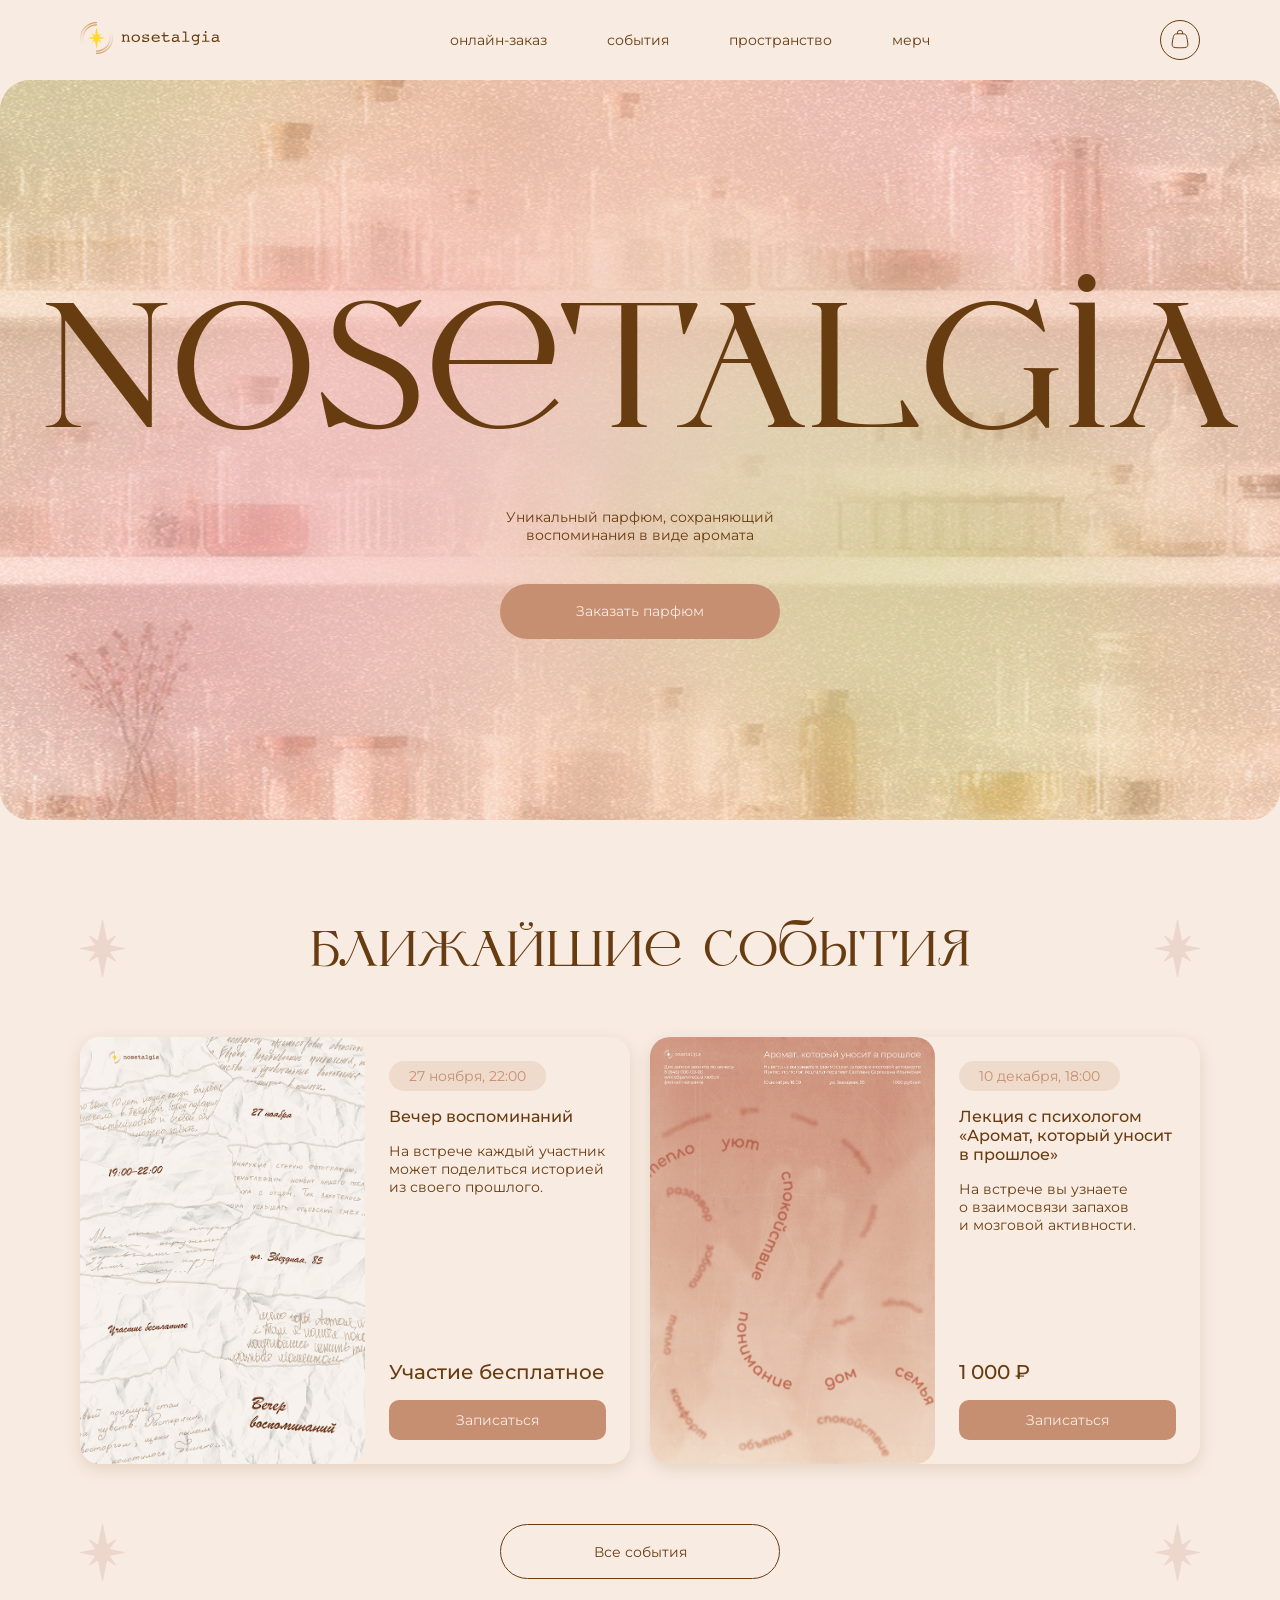
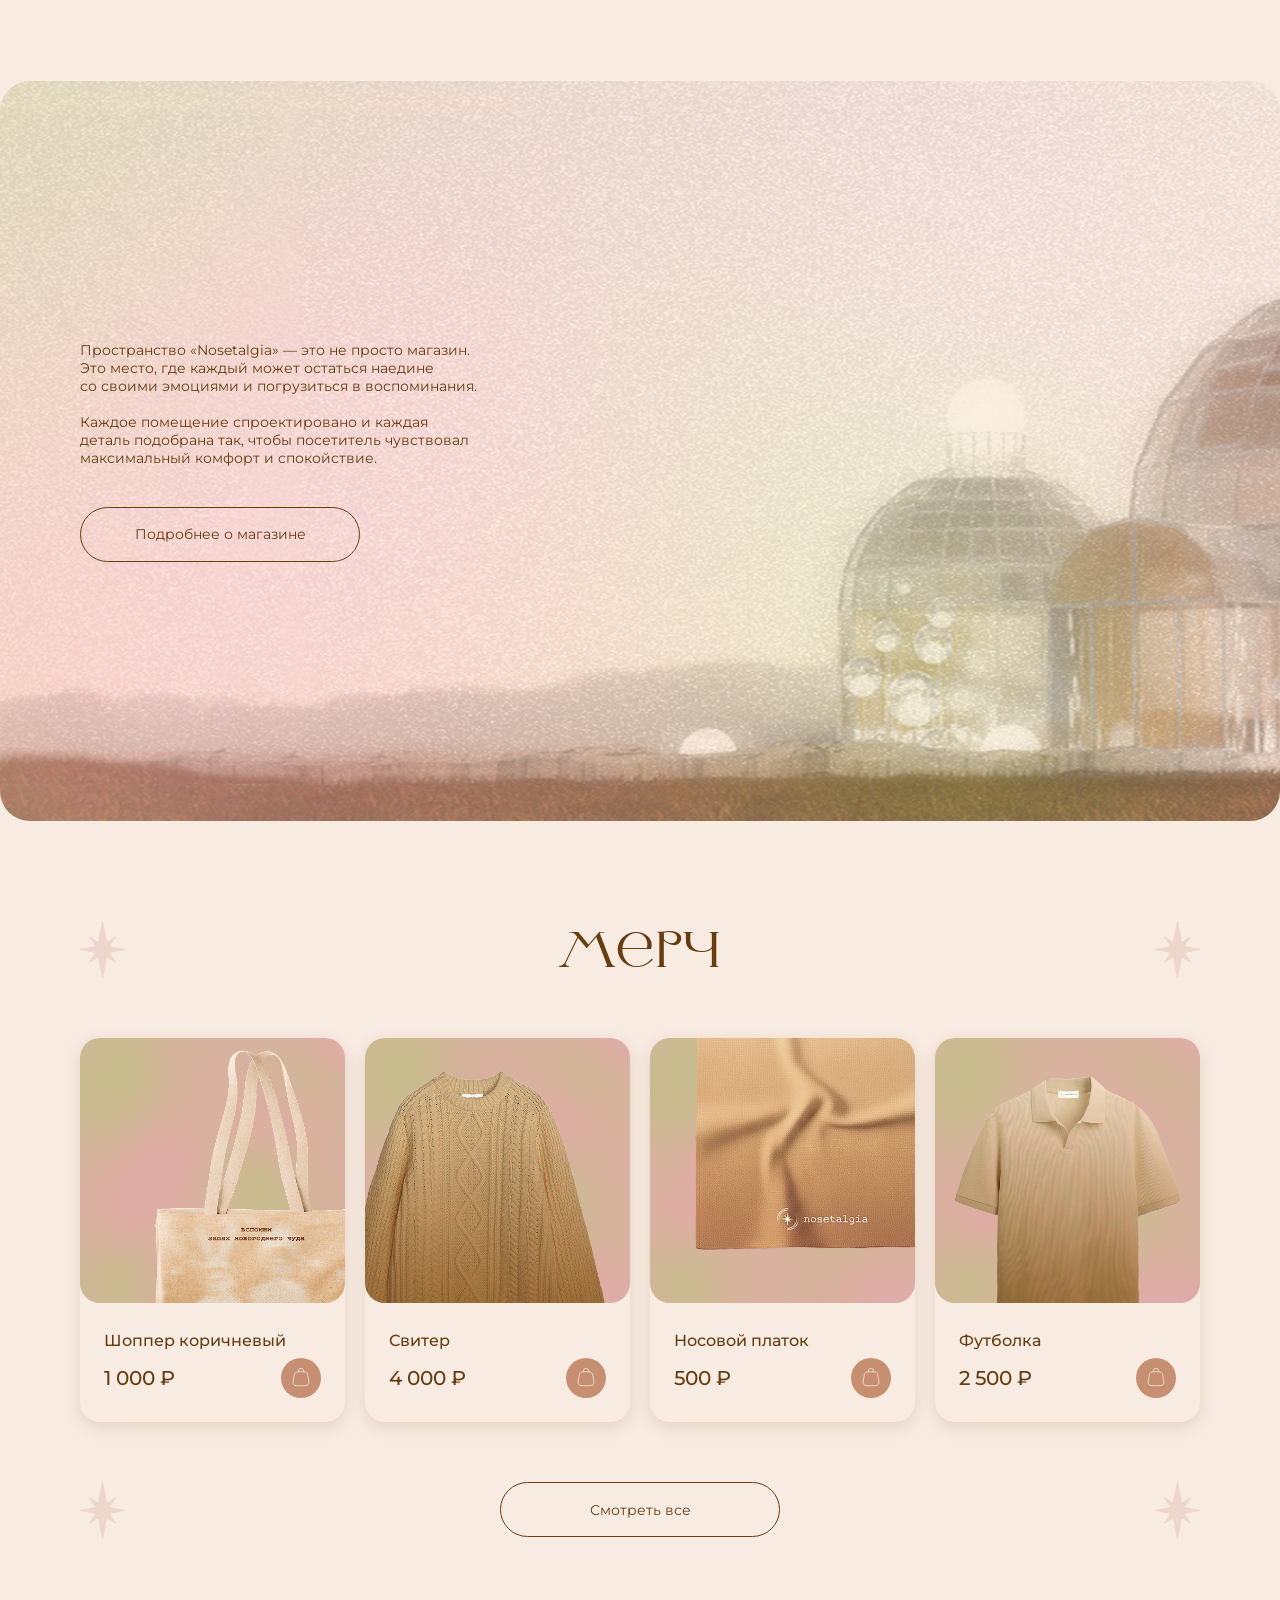
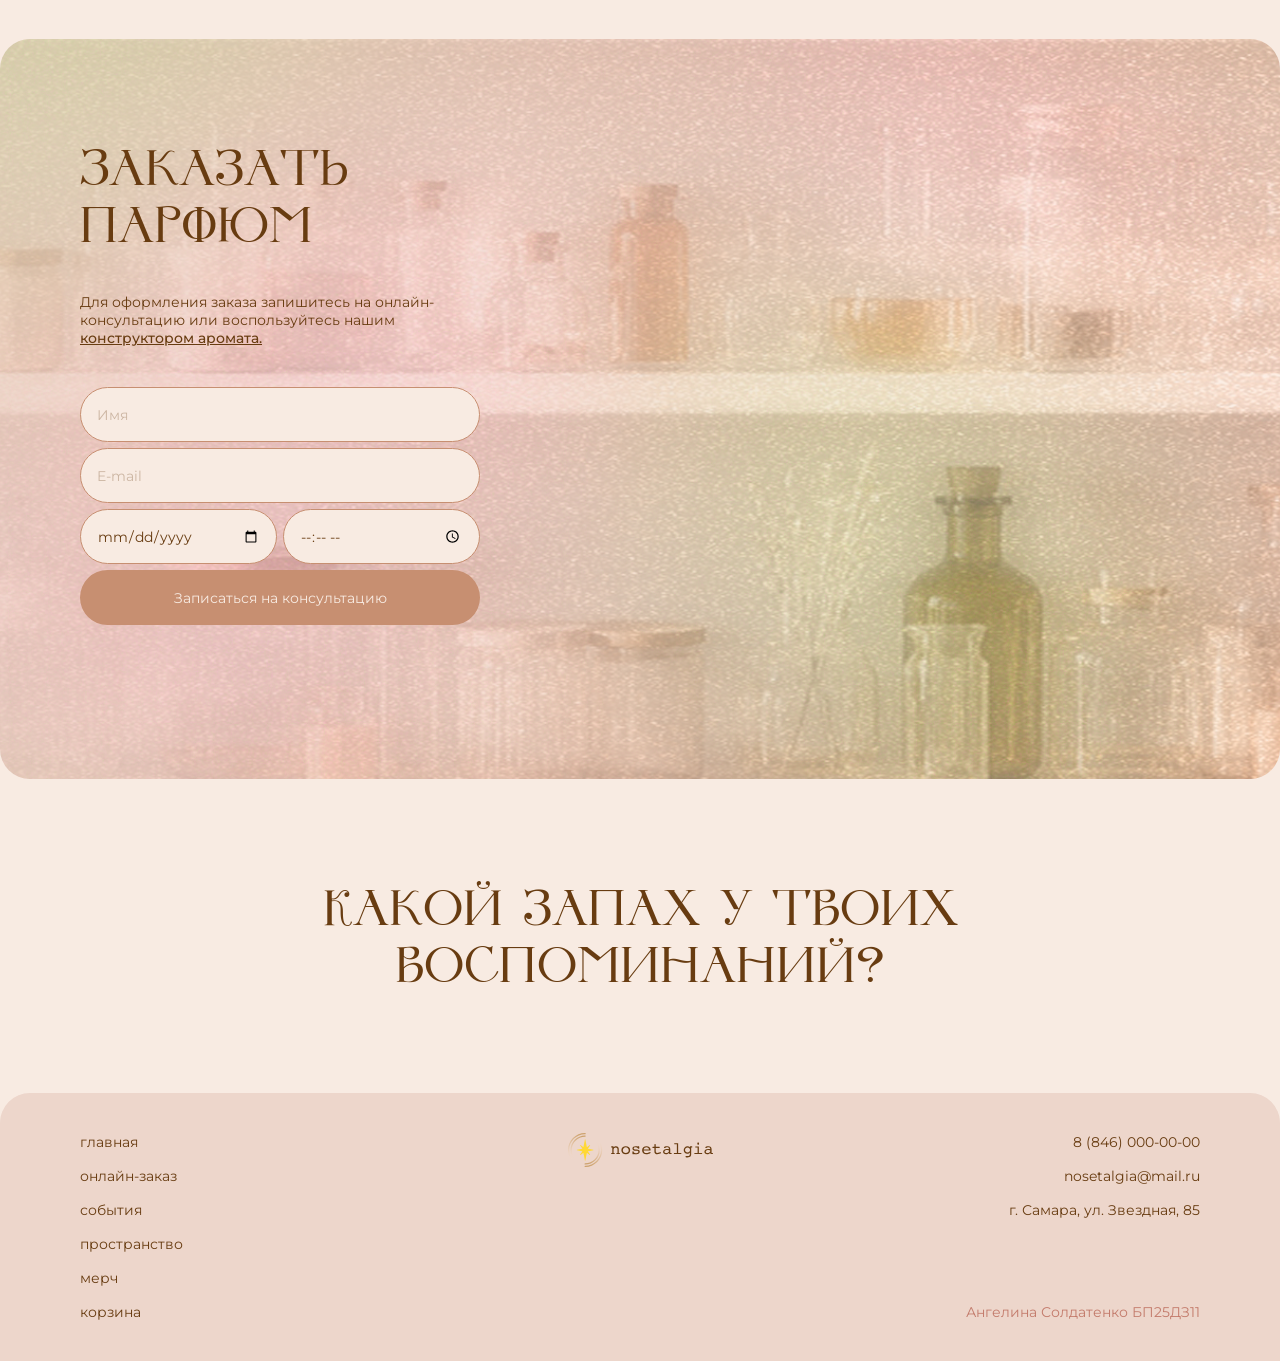
==== index.html @ 4c739578 "initial commit" ====
<!DOCTYPE html>
<html>
    <head>
        <meta charset="UTF-8">
        <meta name="viewport" content="width=device-width, initial-scale=1.0">
        <title>nosetalgia - главная</title>
        <link href="css/style.css" rel="stylesheet">
        <script src="js/popups.js"></script>
        <script src="js/cart.js"></script>
        <script src="js/animations.js"></script>
        <script src="js/script.js"></script>
        <link rel="icon" type="image/png" href="images/favicon.png">
        <link rel="preconnect" href="https://fonts.googleapis.com">
        <link rel="preconnect" href="https://fonts.gstatic.com" crossorigin>
        <link href="https://fonts.googleapis.com/css2?family=Montserrat:ital,wght@0,100..900;1,100..900&display=swap" rel="stylesheet">
    </head>

    <body>
        <header class="header">
            <a href="/"><img class="logo-header" src="images/logo.svg"></a>
            <nav class="menu-header">
                <a class="menu-item" href="/#order">онлайн-заказ</a>
                <a class="menu-item" href="events.html">события</a>
                <a class="menu-item" href="place.html">пространство</a>
                <a class="menu-item" href="merch.html">мерч</a>
            </nav>
            <a href="cart.html" class="cart-header"></a>
        </header>

        <section id="hero" class="filled-container container">
            <h1>Nosetalgia</h1>
            <div class="text text-hero">Уникальный парфюм, сохраняющий<br>воспоминания в&nbsp;виде аромата</div>
            <a class="button big-button button-solid" href="#order">Заказать парфюм</a>
        </section>

        <section id="events" class="container">
            <div class="container-star">
                <img class="star" src="images/star.svg">
                <h2>Ближайшие события</h2>
                <img class="star" src="images/star.svg">
            </div>
            <div class="container-cards">
                <div class="card card-event-place">
                    <img class="img-card-event-place" src="images/event-evening-of-memories.jpg">
                    <div class="container-card-event-place">
                        <div class="container-heading-card-event-place">
                            <div class="date">27 ноября, 22:00</div>
                            <div class="card-heading">Вечер воспоминаний</div>
                            <div class="text">На&nbsp;встрече каждый участник может поделиться историей из&nbsp;своего прошлого.</div>
                        </div>
                        <div class="container-button-card-event">
                            <div class="price">Участие бесплатное</div>
                            <a class="button button-event button-solid">Записаться</a>
                        </div>
                    </div>
                </div>
                <div class="card card-event-place">
                    <img class="img-card-event-place" src="images/event-lecture-psychology.jpg">
                    <div class="container-card-event-place">
                        <div class="container-heading-card-event-place">
                            <div class="date">10 декабря, 18:00</div>
                            <div class="card-heading">Лекция с&nbsp;психологом &laquo;Аромат, который уносит в&nbsp;прошлое&raquo;</div>
                            <div class="text">На&nbsp;встрече вы&nbsp;узнаете о&nbsp;взаимосвязи запахов и&nbsp;мозговой активности.</div>
                        </div>
                        <div class="container-button-card-event">
                            <div class="price">1 000 ₽</div>
                            <a class="button button-event button-solid">Записаться</a>
                        </div>
                    </div>
                </div>
            </div>
            <div class="container-star">
                <img class="star" src="images/star.svg">
                <a class="button big-button button-stroke" href="events.html">Все события</a>
                <img class="star" src="images/star.svg">
            </div>
        </section>

        <section id="place" class="filled-container container">
            <div class="container-place">
                <div>Пространство &laquo;Nosetalgia&raquo;&nbsp;&mdash; это не&nbsp;просто магазин. Это место, где каждый может остаться наедине со&nbsp;своими эмоциями и&nbsp;погрузиться в&nbsp;воспоминания. <br><br>Каждое помещение спроектировано и&nbsp;каждая деталь подобрана так, чтобы посетитель чувствовал максимальный комфорт и&nbsp;спокойствие.</div>
                <a class="button big-button button-stroke" href="place.html">Подробнее о магазине</a>
            </div>
        </section>

        <section id="merch" class="container">
            <div class="container-star">
                <img class="star" src="images/star.svg">
                <h2>Мерч</h2>
                <img class="star" src="images/star.svg">
            </div>
            <div class="container-cards">
                <div class="card card-merch">
                    <img class="img-card-merch" src="images/bag-brown.jpg">
                    <div class="container-card-merch">
                        <div class="card-heading">Шоппер коричневый</div>
                        <div class="container-button-card-merch">
                            <div class="price">1 000 ₽</div>
                            <div class="cart-card"></div>
                        </div>
                    </div>
                </div>
                <div class="card card-merch">
                    <img class="img-card-merch" src="images/sweater.jpg">
                    <div class="container-card-merch">
                        <div class="card-heading">Свитер</div>
                        <div class="container-button-card-merch">
                            <div class="price">4 000 ₽</div>
                            <div class="cart-card"></div>
                        </div>
                    </div>
                </div>
                <div class="card card-merch">
                    <img class="img-card-merch" src="images/handkerchief.jpg">
                    <div class="container-card-merch">
                        <div class="card-heading">Носовой платок</div>
                        <div class="container-button-card-merch">
                            <div class="price">500 ₽</div>
                            <div class="cart-card"></div>
                        </div>
                    </div>
                </div>
                <div class="card card-merch">
                    <img class="img-card-merch" src="images/tshirt.jpg">
                    <div class="container-card-merch">
                        <div class="card-heading">Футболка</div>
                        <div class="container-button-card-merch">
                            <div class="price">2 500 ₽</div>
                            <div class="cart-card"></div>
                        </div>
                    </div>
                </div>
            </div>
            <div class="container-star">
                <img class="star" src="images/star.svg">
                <a class="button big-button button-stroke" href="merch.html">Смотреть все</a>
                <img class="star" src="images/star.svg">
            </div>
        </section>

        <section id="order" class="filled-container container">
            <div class="container-order">
                <h2>Заказать парфюм</h2>
                <div class="text">Для оформления заказа запишитесь на&nbsp;онлайн-консультацию или воспользуйтесь нашим <a class="link" href="https://linasoll.github.io/interactive-web-poster-nosetalgia/" target="_blank">конструктором аромата.</a></div>
                <form class="form">
                    <input type="text" name="name" placeholder="Имя" required>
                    <input type="email" name="email" placeholder="E-mail" required>
                    <div class="container-date-form">
                        <input type="date" name="date" required>
                        <input type="time" name="time" required>
                    </div>
                    <button class="button big-button button-solid form-button" type="submit">Записаться на консультацию</button>
                </form>
            </div>
        </section>

        <section class="container final">
            <h2>Какой запах у твоих воспоминаний?</h2>
        </section>

        <footer id="footer">
            <nav class="footer-left">
                <a class="menu-item" href="/">главная</a>
                <a class="menu-item" href="/#order">онлайн-заказ</a>
                <a class="menu-item" href="events.html">события</a>
                <a class="menu-item" href="place.html">пространство</a>
                <a class="menu-item" href="merch.html">мерч</a>
                <a class="menu-item" href="cart.html">корзина</a>
            </nav>
            <img class="logo-footer" src="images/logo.svg">
            <div class="footer-right">
                <div class="contacts">
                    <div class="text">8 (846) 000-00-00</div>
                    <div class="text">nosetalgia@mail.ru</div>
                    <div class="text">г. Самара, ул. Звездная, 85</div>
                </div>
                <a class="author" href="https://t.me/linasalt">Ангелина Солдатенко БП25ДЗ11</a>
            </div>
        </footer>

        <div class="popup-overlay popup-event hidden">
            <div class="popup">
                <img class="close-popup" src="images/cross.svg">
                <div class="popup-title">Запись на&nbsp;мероприятие</div>
                <div class="form-text">Заполните форму, чтобы записаться</div>
                <form class="form">
                    <input type="text" name="name" placeholder="Имя" required>
                    <input type="tel" name="tel" placeholder="Телефон" required>
                    <input type="email" name="email" placeholder="E-mail" required>
                    <button class="button big-button button-solid form-button" type="submit">Записаться</button>
                </form>
            </div>
        </div>

        <div class="popup-overlay consultation-popup hidden">
            <div class="popup">
                <img class="close-popup" src="images/cross.svg">
                <div class="popup-title">Вы записаны на&nbsp;консультацию!</div>
                <div class="form-text">Мы свяжемся с&nbsp;вами и&nbsp;подтвердим выбранные дату и&nbsp;время.</div>
            </div>
        </div>
    </body>
</html>
---- css/style.css ----
@import url(adaptive.css);
@import url(animation.css);
@import url(fonts.css);
@import url(layout.css);
@import url(reset.css);
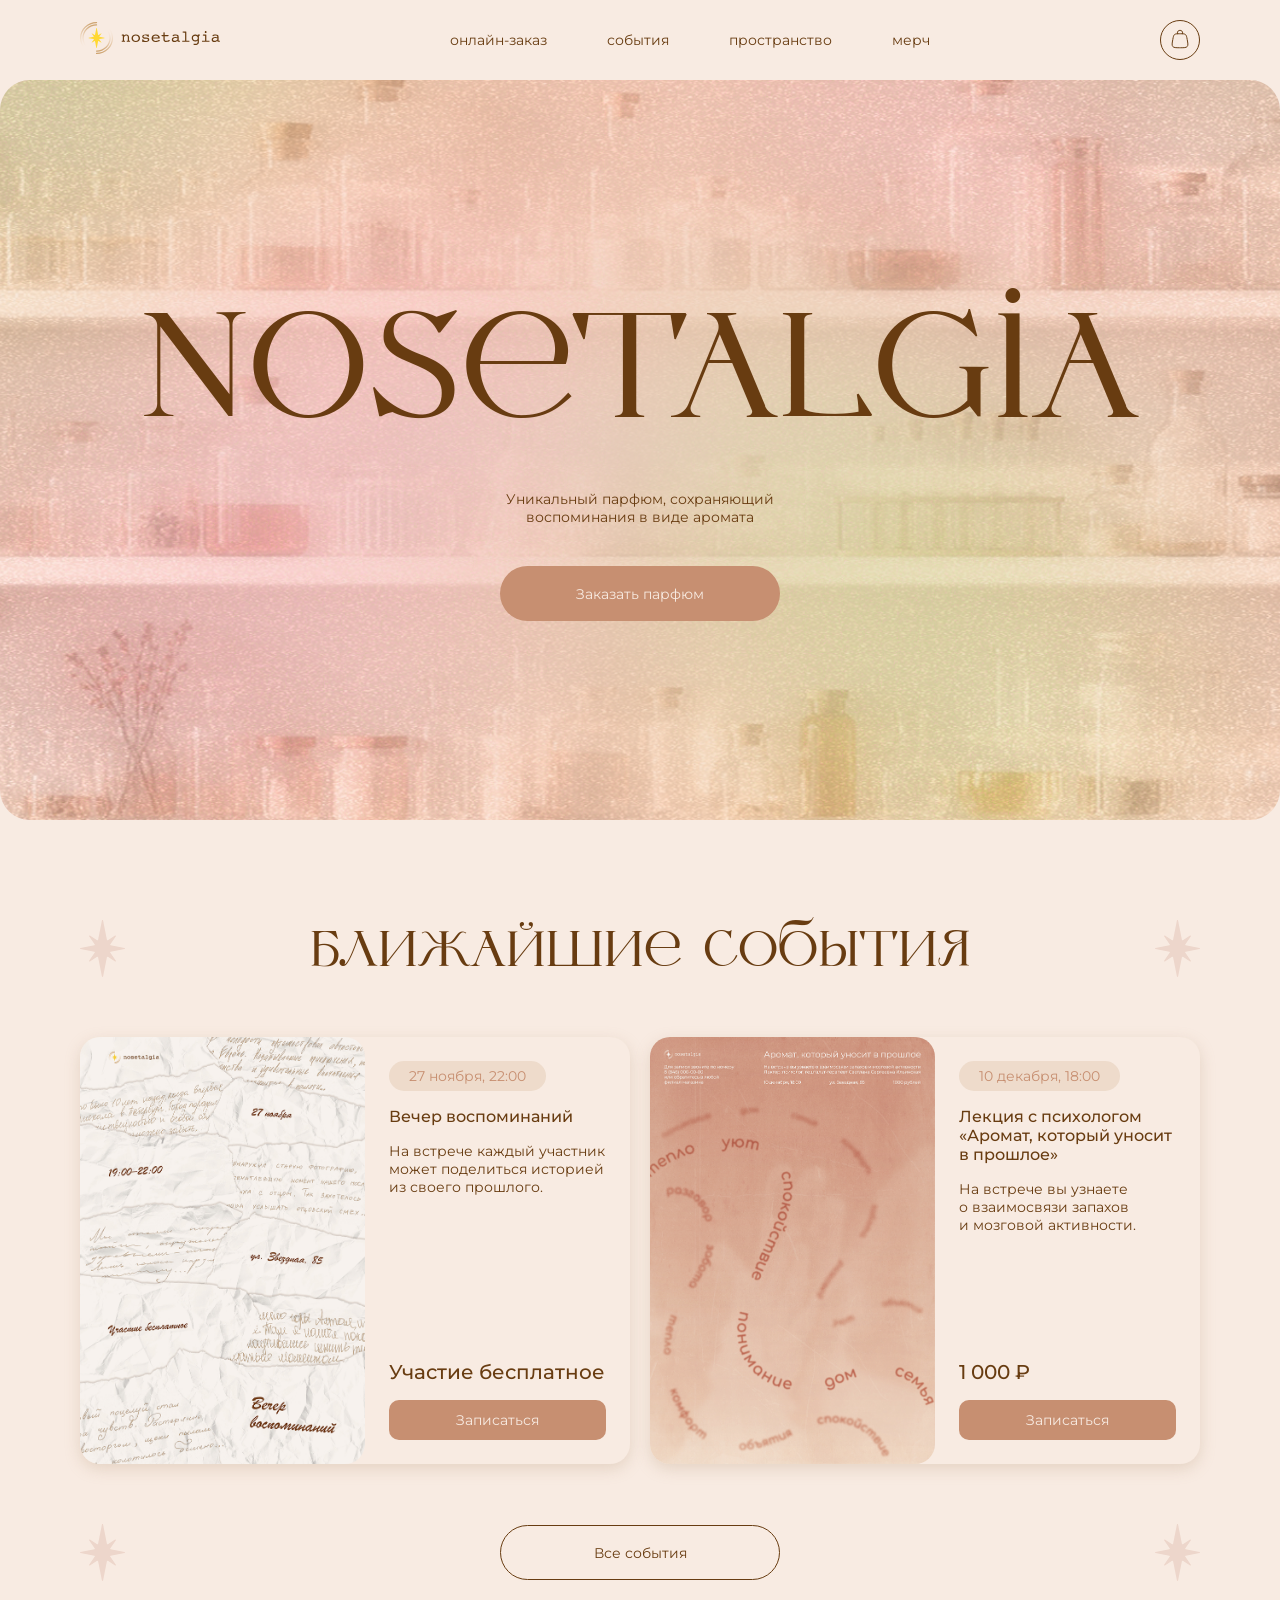
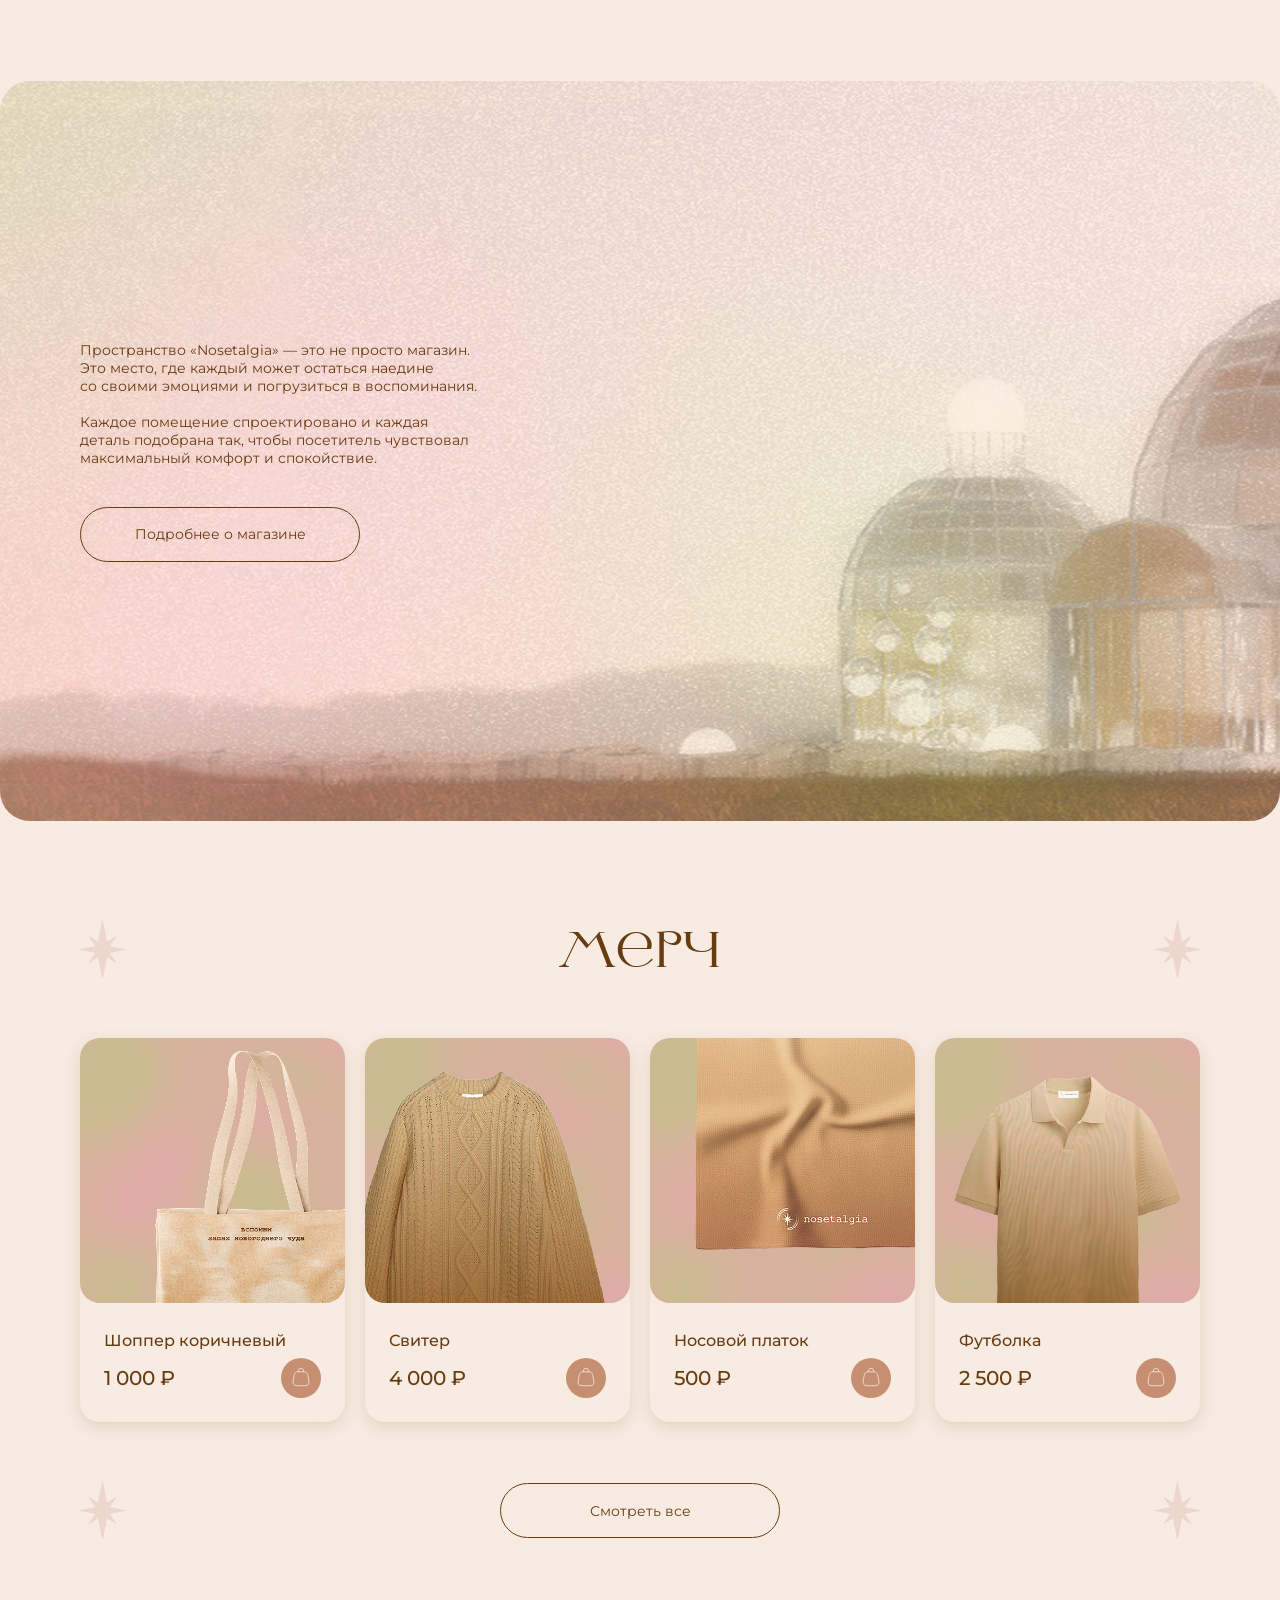
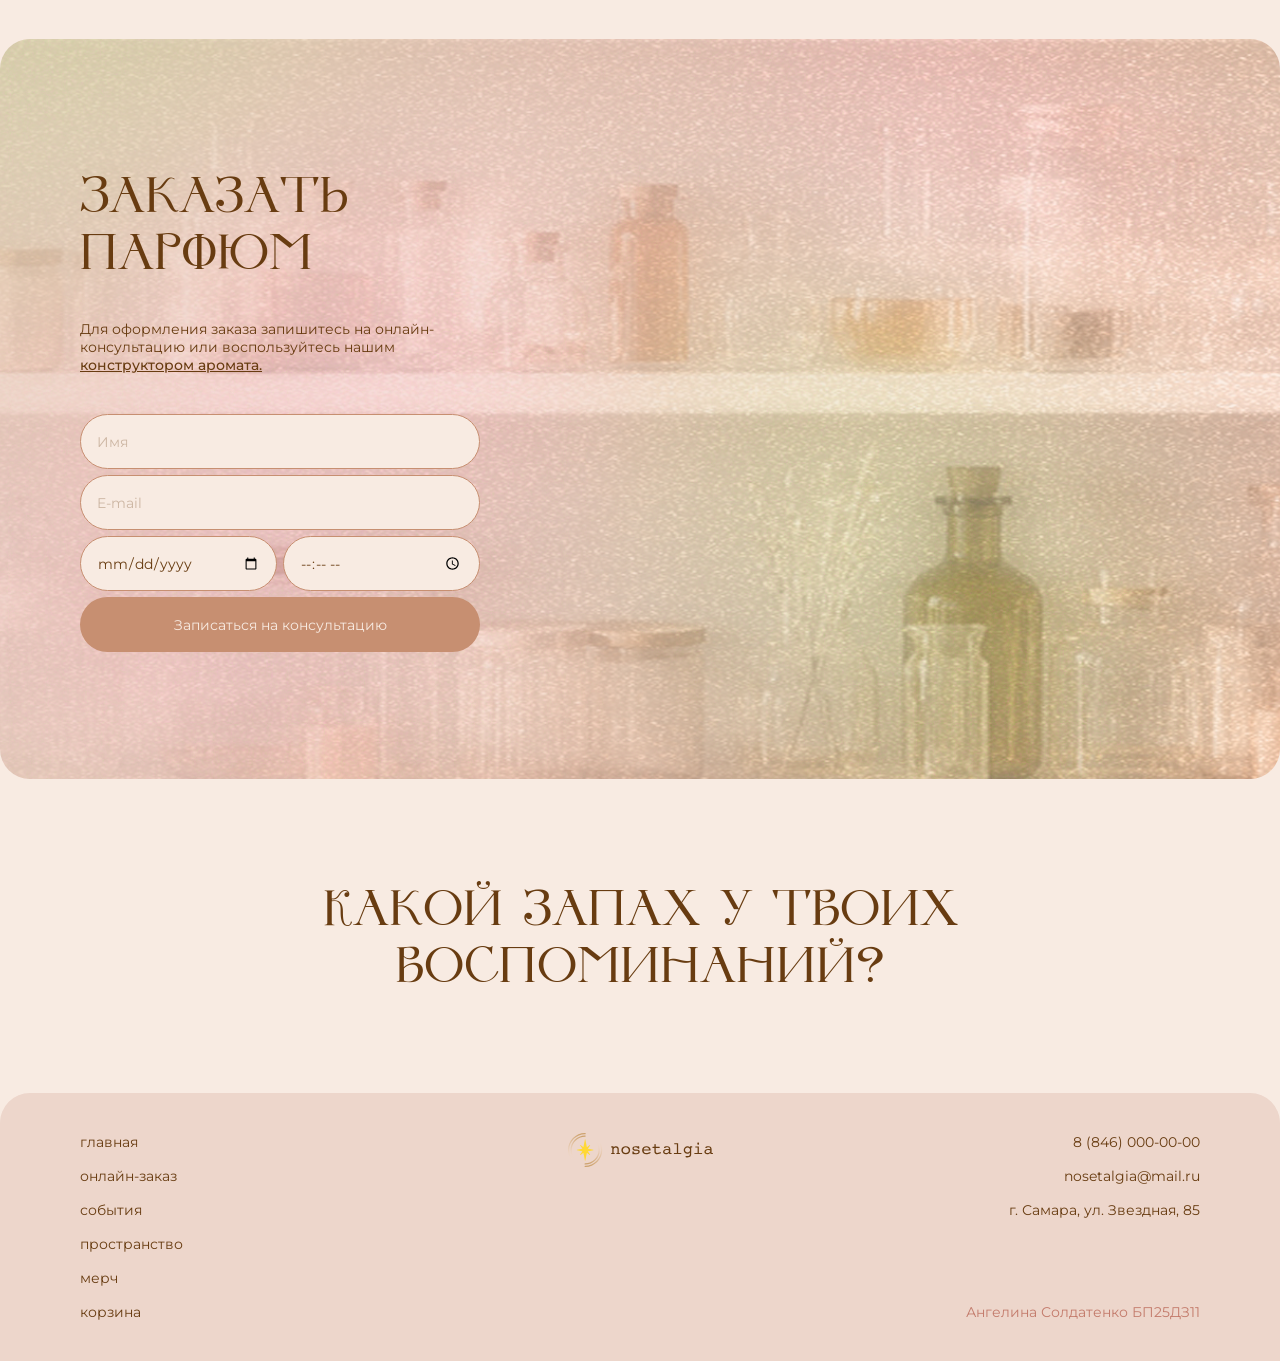
==== commit aef611ae: "add adaptive" ====
--- a/index.html
+++ b/index.html
@@ -17,17 +17,30 @@
 
     <body>
         <header class="header">
-            <a href="/"><img class="logo-header" src="images/logo.svg"></a>
+            <a href="index.html"><img class="logo-header" src="images/logo.svg"></a>
             <nav class="menu-header">
-                <a class="menu-item" href="/#order">онлайн-заказ</a>
+                <a class="menu-item" href="index.html#order">онлайн-заказ</a>
                 <a class="menu-item" href="events.html">события</a>
                 <a class="menu-item" href="place.html">пространство</a>
                 <a class="menu-item" href="merch.html">мерч</a>
             </nav>
-            <a href="cart.html" class="cart-header"></a>
+            <div class="header-buttons-container">
+                <a href="cart.html" class="cart-header"></a>
+                <div class="burger"></a>
+            </div>
+
+            <div class="burger-menu-overlay hidden">
+                <nav class="burger-menu">
+                    <a class="menu-item" href="index.html">главная</a>
+                    <a class="menu-item" href="index.html#order">онлайн-заказ</a>
+                    <a class="menu-item" href="events.html">события</a>
+                    <a class="menu-item" href="place.html">пространство</a>
+                    <a class="menu-item" href="merch.html">мерч</a>
+                </nav>
+            </div>
         </header>
 
-        <section id="hero" class="filled-container container">
+        <section id="hero" class="hero filled-container container">
             <h1>Nosetalgia</h1>
             <div class="text text-hero">Уникальный парфюм, сохраняющий<br>воспоминания в&nbsp;виде аромата</div>
             <a class="button big-button button-solid" href="#order">Заказать парфюм</a>
@@ -92,6 +105,7 @@
             <div class="container-cards">
                 <div class="card card-merch">
                     <img class="img-card-merch" src="images/bag-brown.jpg">
+                    <img class="img-card-merch img-card-merch-overlay" src="images/bag-brown-2.jpg">
                     <div class="container-card-merch">
                         <div class="card-heading">Шоппер коричневый</div>
                         <div class="container-button-card-merch">
@@ -102,6 +116,7 @@
                 </div>
                 <div class="card card-merch">
                     <img class="img-card-merch" src="images/sweater.jpg">
+                    <img class="img-card-merch img-card-merch-overlay" src="images/sweater-2.jpg">
                     <div class="container-card-merch">
                         <div class="card-heading">Свитер</div>
                         <div class="container-button-card-merch">
@@ -112,6 +127,7 @@
                 </div>
                 <div class="card card-merch">
                     <img class="img-card-merch" src="images/handkerchief.jpg">
+                    <img class="img-card-merch img-card-merch-overlay" src="images/handkerchief-2.jpg">
                     <div class="container-card-merch">
                         <div class="card-heading">Носовой платок</div>
                         <div class="container-button-card-merch">
@@ -122,6 +138,7 @@
                 </div>
                 <div class="card card-merch">
                     <img class="img-card-merch" src="images/tshirt.jpg">
+                    <img class="img-card-merch img-card-merch-overlay" src="images/tshirt-2.jpg">
                     <div class="container-card-merch">
                         <div class="card-heading">Футболка</div>
                         <div class="container-button-card-merch">
@@ -140,7 +157,7 @@
 
         <section id="order" class="filled-container container">
             <div class="container-order">
-                <h2>Заказать парфюм</h2>
+                <h2 class="h2-order">Заказать парфюм</h2>
                 <div class="text">Для оформления заказа запишитесь на&nbsp;онлайн-консультацию или воспользуйтесь нашим <a class="link" href="https://linasoll.github.io/interactive-web-poster-nosetalgia/" target="_blank">конструктором аромата.</a></div>
                 <form class="form">
                     <input type="text" name="name" placeholder="Имя" required>
@@ -160,8 +177,8 @@
 
         <footer id="footer">
             <nav class="footer-left">
-                <a class="menu-item" href="/">главная</a>
-                <a class="menu-item" href="/#order">онлайн-заказ</a>
+                <a class="menu-item" href="index.html">главная</a>
+                <a class="menu-item" href="index.html#order">онлайн-заказ</a>
                 <a class="menu-item" href="events.html">события</a>
                 <a class="menu-item" href="place.html">пространство</a>
                 <a class="menu-item" href="merch.html">мерч</a>
--- a/css/style.css
+++ b/css/style.css
@@ -1,5 +1,5 @@
-@import url(adaptive.css);
-@import url(animation.css);
 @import url(fonts.css);
 @import url(layout.css);
+@import url(animation.css);
+@import url(adaptive.css);
 @import url(reset.css);
